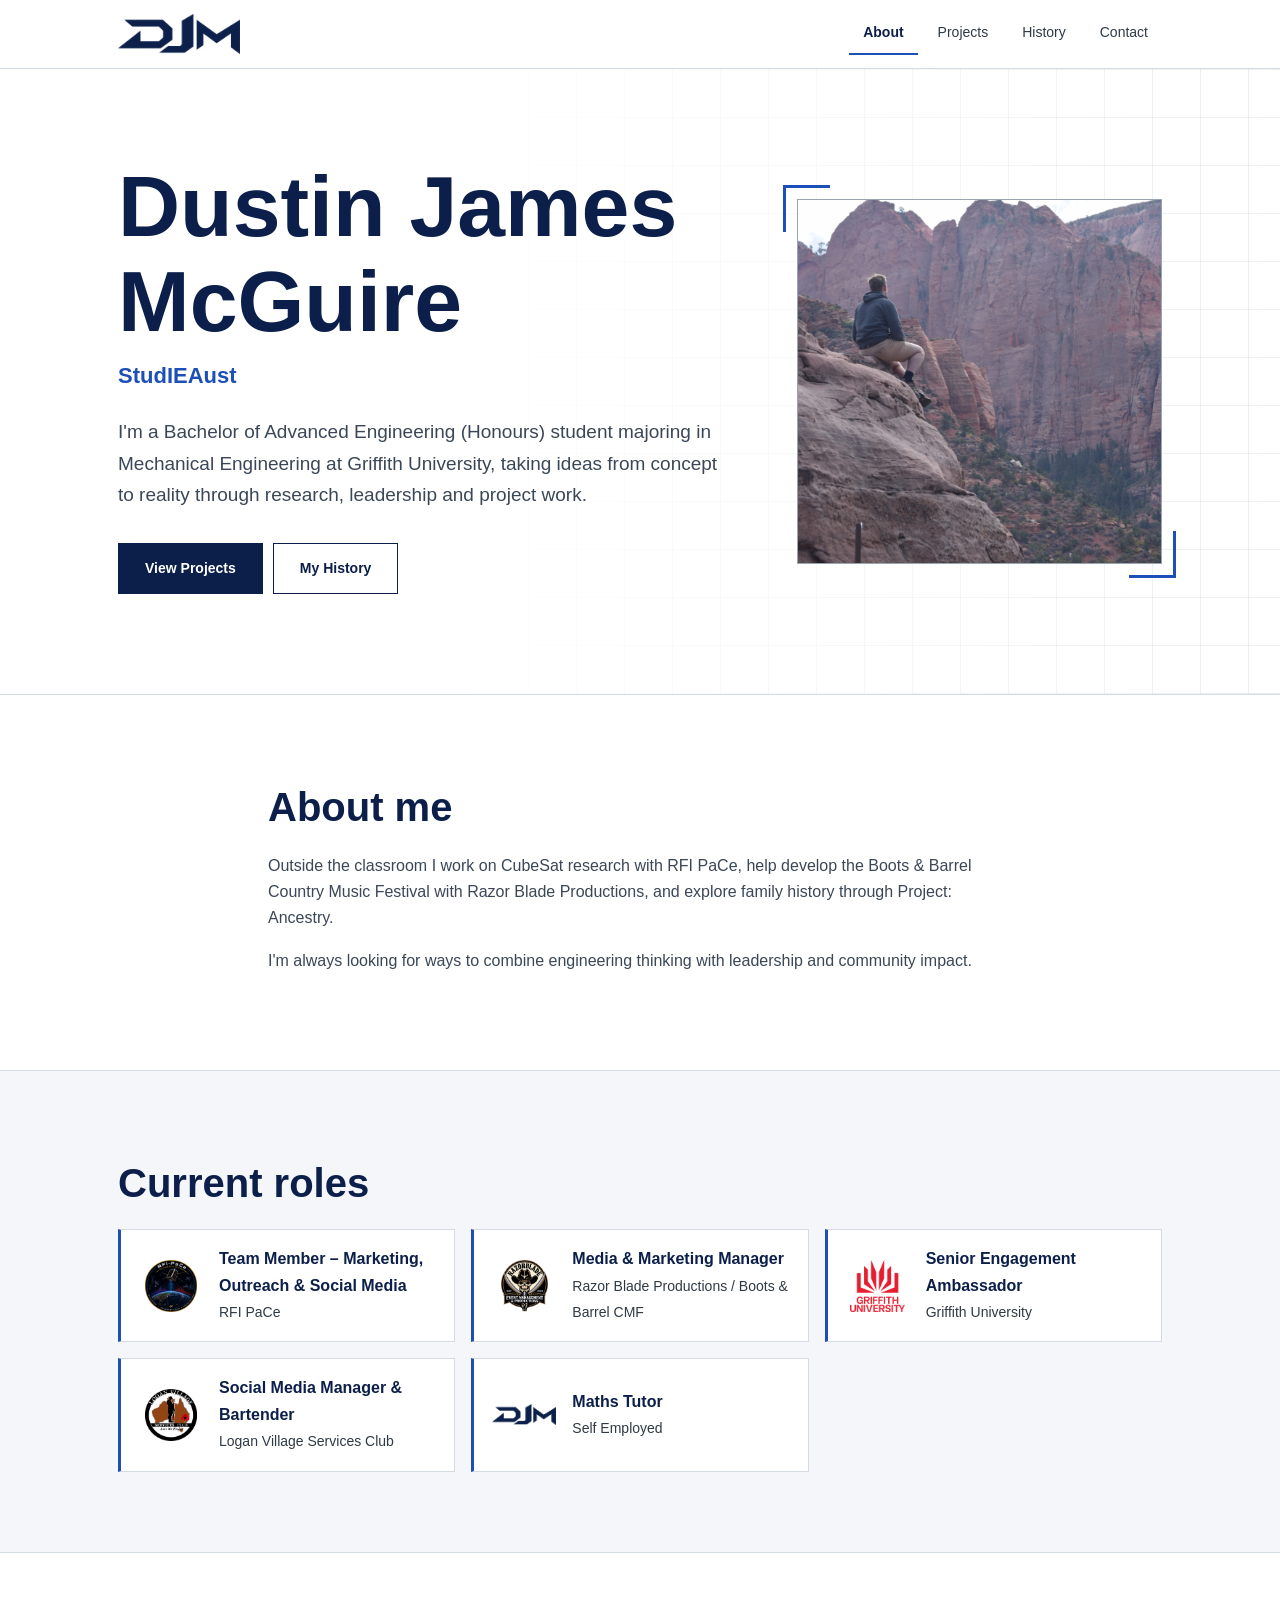
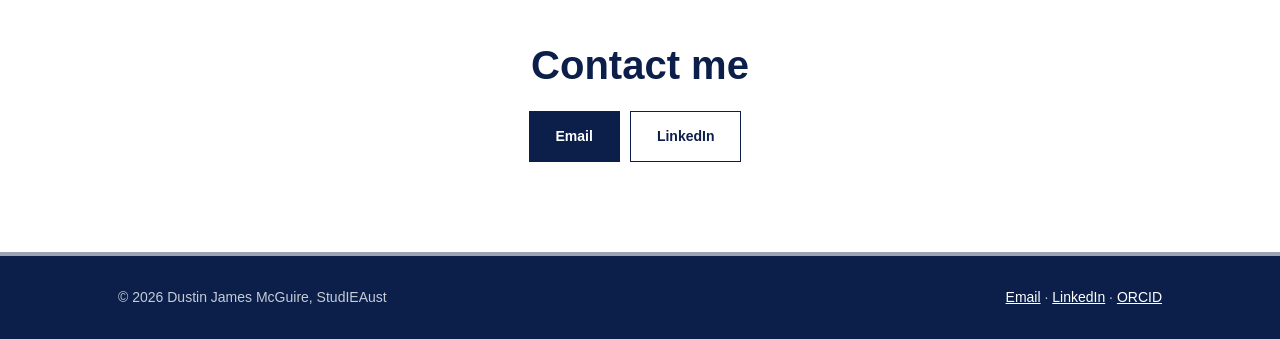
==== index.html @ dfa21724 "Add files via upload" ====
<!DOCTYPE html>
<html lang="en"><head><meta charset="UTF-8"><meta name="viewport" content="width=device-width, initial-scale=1.0">
<title>Dustin James McGuire, StudIEAust</title>
<link rel="stylesheet" href="style.css"></head>
<body data-root="" data-page="about">

<section class="hero"><div class="wrap"><div>
<h1>Dustin James<br>McGuire</h1><p class="post">StudIEAust</p>
<p class="lead">I'm a Bachelor of Advanced Engineering (Honours) student majoring in Mechanical Engineering at Griffith University, taking ideas from concept to reality through research, leadership and project work.</p>
<a class="btn p" href="projects/index.html">View Projects</a><a class="btn s" href="history/index.html">My History</a></div>
<div class="photo"><img src="assets/profile.JPG" alt="Dustin James McGuire"></div></div></section>

<section class="s"><div class="wrap" style="max-width:800px"><h2>About me</h2>
<p>Outside the classroom I work on CubeSat research with RFI PaCe, help develop the Boots &amp; Barrel Country Music Festival with Razor Blade Productions, and explore family history through Project: Ancestry.</p>
<p>I'm always looking for ways to combine engineering thinking with leadership and community impact.</p></div></section>

<section class="s alt"><div class="wrap"><h2>Current roles</h2><div class="roles">
<div class="role"><img src="assets/logos/rfi-pace.png" alt=""><div><strong>Team Member &ndash; Marketing, Outreach &amp; Social Media</strong><span>RFI PaCe</span></div></div>
<div class="role"><img src="assets/logos/rbp.png" alt=""><div><strong>Media &amp; Marketing Manager</strong><span>Razor Blade Productions / Boots &amp; Barrel CMF</span></div></div>
<div class="role"><img src="assets/logos/griffith.png" alt=""><div><strong>Senior Engagement Ambassador</strong><span>Griffith University</span></div></div>
<div class="role"><img src="assets/logos/lvsc.png" alt=""><div><strong>Social Media Manager &amp; Bartender</strong><span>Logan Village Services Club</span></div></div>
<div class="role"><img src="assets/logos/tutor.png" alt=""><div><strong>Maths Tutor</strong><span>Self Employed</span></div></div>
</div></div></section>
<section class="s"><div class="wrap contact"><h2>Contact me</h2>
<a class="btn p" href="mailto:dustinjmcguire@gmail.com">Email</a><a class="btn s" href="https://www.linkedin.com/in/du57y/" target="_blank" rel="noopener">LinkedIn</a></div></section>
<script src="data/history.js"></script><script src="render.js"></script><script src="site.js"></script>
</body></html>
---- style.css ----
:root{--navy:#0b1f4a;--royal:#1c4fb8;--gun:#2f3a45;--silver:#9aa5b1;--light:#f4f6f9;--line:#d5dbe3;--mono:ui-monospace,SFMono-Regular,Menlo,Consolas,monospace}
*{margin:0;padding:0;box-sizing:border-box}html{scroll-behavior:smooth}
body{font-family:Arial,Helvetica,sans-serif;background:#fff;color:#16202e;line-height:1.65}
a{color:var(--royal)}img{max-width:100%;display:block}
.wrap{max-width:1100px;margin:auto;padding:0 28px}
/* nav */
.nav{position:sticky;top:0;z-index:50;background:rgba(255,255,255,.96);border-bottom:1px solid var(--line);backdrop-filter:blur(8px)}
.nav .wrap{display:flex;justify-content:space-between;align-items:center;height:68px}
.brand{display:flex;align-items:center;gap:12px;text-decoration:none;color:var(--navy);font-weight:700;letter-spacing:.4px}
.brand img{height:40px;width:auto}
.nav nav{display:flex;gap:6px}
.nav nav a{color:var(--gun);text-decoration:none;font-size:14px;padding:8px 14px;border-bottom:2px solid transparent}
.nav nav a:hover{color:var(--royal)}.nav nav a.on{color:var(--navy);border-color:var(--royal);font-weight:700}
/* type */
.label{font-family:var(--mono);font-size:12px;letter-spacing:2px;color:var(--royal);text-transform:uppercase}
.label:before{content:"// ";color:var(--silver)}
h1,h2,h3{color:var(--navy);line-height:1.1}h2{font-size:clamp(28px,4vw,40px);margin:10px 0 24px}h3{font-size:20px}
p{margin-bottom:16px;color:#3b4756}
/* hero */
.hero{padding:90px 0;background:linear-gradient(var(--line) 1px,transparent 1px) 0 0/48px 48px,linear-gradient(90deg,var(--line) 1px,transparent 1px) 0 0/48px 48px,#fff;background-blend-mode:multiply;border-bottom:1px solid var(--line);position:relative}
.hero:after{content:"";position:absolute;inset:0;background:linear-gradient(90deg,#fff 35%,rgba(255,255,255,.55));pointer-events:none}
.hero .wrap{position:relative;z-index:1;display:grid;grid-template-columns:1.25fr .75fr;gap:70px;align-items:center}
.hero h1{font-size:clamp(46px,7vw,86px);margin:0 0 10px}.hero .post{font-size:22px;font-weight:700;color:var(--royal);margin:0}
.hero .lead{font-size:19px;max-width:620px;margin:22px 0 32px}
.photo{position:relative;justify-self:center;max-width:380px}
.photo img{width:100%;aspect-ratio:1;object-fit:cover;border:1px solid var(--silver)}
.photo:before,.photo:after{content:"";position:absolute;width:44px;height:44px;border:3px solid var(--royal)}
.photo:before{top:-14px;left:-14px;border-right:0;border-bottom:0}.photo:after{bottom:-14px;right:-14px;border-left:0;border-top:0}
.btn{display:inline-block;padding:13px 26px;font-size:14px;font-weight:700;text-decoration:none;border:1px solid var(--navy);margin:0 10px 10px 0;transition:.2s}
.btn.p{background:var(--navy);color:#fff}.btn.p:hover{background:var(--royal);border-color:var(--royal)}
.btn.s{color:var(--navy);background:#fff}.btn.s:hover{background:var(--light)}
section.s{padding:80px 0}section.alt{background:var(--light);border-block:1px solid var(--line)}
/* roles */
.roles{display:grid;grid-template-columns:repeat(auto-fill,minmax(320px,1fr));gap:16px}
.role{display:flex;gap:16px;align-items:center;background:#fff;border:1px solid var(--line);border-left:3px solid var(--royal);padding:16px 18px}
.role img{width:64px;height:52px;object-fit:contain;flex:none}
.role strong{display:block;color:var(--navy)}.role span{font-size:14px;color:var(--gun)}
/* cards */
.cards{display:grid;grid-template-columns:repeat(auto-fill,minmax(300px,1fr));gap:24px}
.card{display:flex;flex-direction:column;background:#fff;border:1px solid var(--line);text-decoration:none;color:inherit;transition:.2s}
.card:hover{border-color:var(--royal);box-shadow:0 8px 24px rgba(11,31,74,.12);transform:translateY(-3px)}
.card img{height:200px;width:100%;object-fit:cover;border-bottom:1px solid var(--line)}
.card .logo-tile{height:200px;display:flex;align-items:center;justify-content:center;background:var(--light);border-bottom:1px solid var(--line)}.card .logo-tile img{height:110px;width:110px;border:0;object-fit:contain}
.card div.b{padding:22px}.card .meta{font-family:var(--mono);font-size:12px;color:var(--silver);letter-spacing:1px}
.card h3{margin:8px 0 10px}.card .go{color:var(--royal);font-weight:700;font-size:14px}
/* project page */
.phead{padding:70px 0 50px;border-bottom:1px solid var(--line);background:var(--light)}
.phead .wrap{display:grid;grid-template-columns:1fr 1fr;gap:50px;align-items:center}.phead h1{font-size:clamp(34px,5vw,56px);margin:12px 0 18px}
.phead img{border:1px solid var(--silver);width:100%;max-height:340px;object-fit:cover}
.phead .logo-tile{background:#fff;border:1px solid var(--silver);display:flex;justify-content:center;padding:40px}.phead .logo-tile img{border:0;width:220px}
.body{max-width:800px;padding:60px 28px;margin:auto}.body h2{font-size:26px;margin:36px 0 12px}.body li{margin:0 0 6px 22px;color:#3b4756}
.todo{background:#fff8e1;border:1px dashed #c9a227;padding:10px 14px;font-size:14px;margin-bottom:16px}
.facts{display:grid;grid-template-columns:repeat(auto-fit,minmax(180px,1fr));gap:1px;background:var(--line);border:1px solid var(--line);margin:24px 0}
.facts div{background:#fff;padding:14px 16px}.facts b{display:block;font-family:var(--mono);font-size:11px;letter-spacing:1.5px;color:var(--silver);text-transform:uppercase}
/* timeline */
.tl{position:relative;max-width:820px;margin:0 auto;padding:20px 0 20px 40px}
.tl:before{content:"";position:absolute;left:11px;top:0;bottom:0;width:2px;background:linear-gradient(var(--royal),var(--silver))}
.ti{position:relative;margin-bottom:30px}
.ti:before{content:"";position:absolute;left:-36px;top:6px;width:12px;height:12px;background:#fff;border:3px solid var(--royal);border-radius:50%}
.ti .d{font-family:var(--mono);font-size:13px;color:var(--royal);letter-spacing:1px}
.ti .box{background:#fff;border:1px solid var(--line);padding:18px 22px;margin-top:6px}.ti h3{margin-bottom:6px}.ti p{margin:0;font-size:15px}
.ti .t{float:right;font-family:var(--mono);font-size:11px;color:var(--gun);background:var(--light);border:1px solid var(--line);padding:2px 8px;letter-spacing:1px;text-transform:uppercase}
.yr{font-family:var(--mono);font-size:22px;font-weight:700;color:var(--navy);margin:44px 0 18px -40px;padding-left:40px}
/* contact + footer */
.contact{text-align:center;max-width:640px;margin:auto}
footer{background:var(--navy);color:#c5ccd6;padding:30px 0;font-size:14px;border-top:4px solid var(--silver)}
footer .wrap{display:flex;justify-content:space-between;flex-wrap:wrap;gap:10px}footer a{color:#fff}
@media(max-width:800px){.hero .wrap,.phead .wrap{grid-template-columns:1fr}.hero{padding:60px 0}.nav nav a{padding:8px 8px;font-size:13px}.brand span{display:none}}

/* dark history page */
body.dark{background:#0a0d12;color:#cfd6df}
.dark .nav{background:rgba(10,13,18,.96);border-color:#232c38}.dark .nav nav a{color:#aab4c0}.dark .nav nav a:hover{color:#fff}.dark .nav nav a.on{color:#fff;border-color:#5b8def}
.dark .brand img{filter:brightness(0) invert(1)}
.dark h2,.dark h3{color:#fff}.dark p{color:#9aa5b1}.dark .label{color:#7fa4ee}
.key{display:flex;flex-wrap:wrap;gap:10px 26px;margin:6px 0 40px;font-family:var(--mono);font-size:12px;letter-spacing:1px;text-transform:uppercase;color:#aab4c0}
.key i{display:inline-block;width:11px;height:11px;border-radius:50%;margin-right:8px;background:var(--c)}
.t-experience{--c:#e0a64a}.t-role,.t-project{--c:#5b8def}.t-award{--c:#c9d1db}
.tl2{position:relative;max-width:1000px;margin:0 auto;padding-bottom:20px}
.tl2:before{content:"";position:absolute;left:50%;top:0;bottom:0;width:2px;margin-left:-1px;background:linear-gradient(#5b8def,#3a4553)}
.yr2{position:relative;text-align:center;margin:34px 0 22px}.yr2 span{display:inline-block;font-family:var(--mono);font-weight:700;color:#fff;background:#0a0d12;border:1px solid #3a4553;padding:5px 18px;letter-spacing:2px}
.ti2{position:relative;width:50%;padding:0 46px 26px 0}.ti2.R{margin-left:50%;padding:0 0 26px 46px}
.ti2 .dot{position:absolute;top:14px;width:14px;height:14px;border-radius:50%;background:var(--c);box-shadow:0 0 0 5px #0a0d12}
.ti2.L .dot{right:-7px}.ti2.R .dot{left:-7px}
.ti2 .box{background:#121821;border:1px solid #232c38;border-top:3px solid var(--c);padding:14px 18px}
.ti2 h3{font-size:18px;margin:2px 0 4px}.ti2 .d{font-family:var(--mono);font-size:12px;letter-spacing:1px;color:var(--c)}.ti2 p{margin:6px 0 0;font-size:14px}
@media(max-width:760px){.tl2:before{left:7px}.yr2{text-align:left;padding-left:30px}.ti2,.ti2.R{width:100%;margin-left:0;padding:0 0 22px 36px}.ti2.L .dot,.ti2.R .dot{left:0;right:auto}}
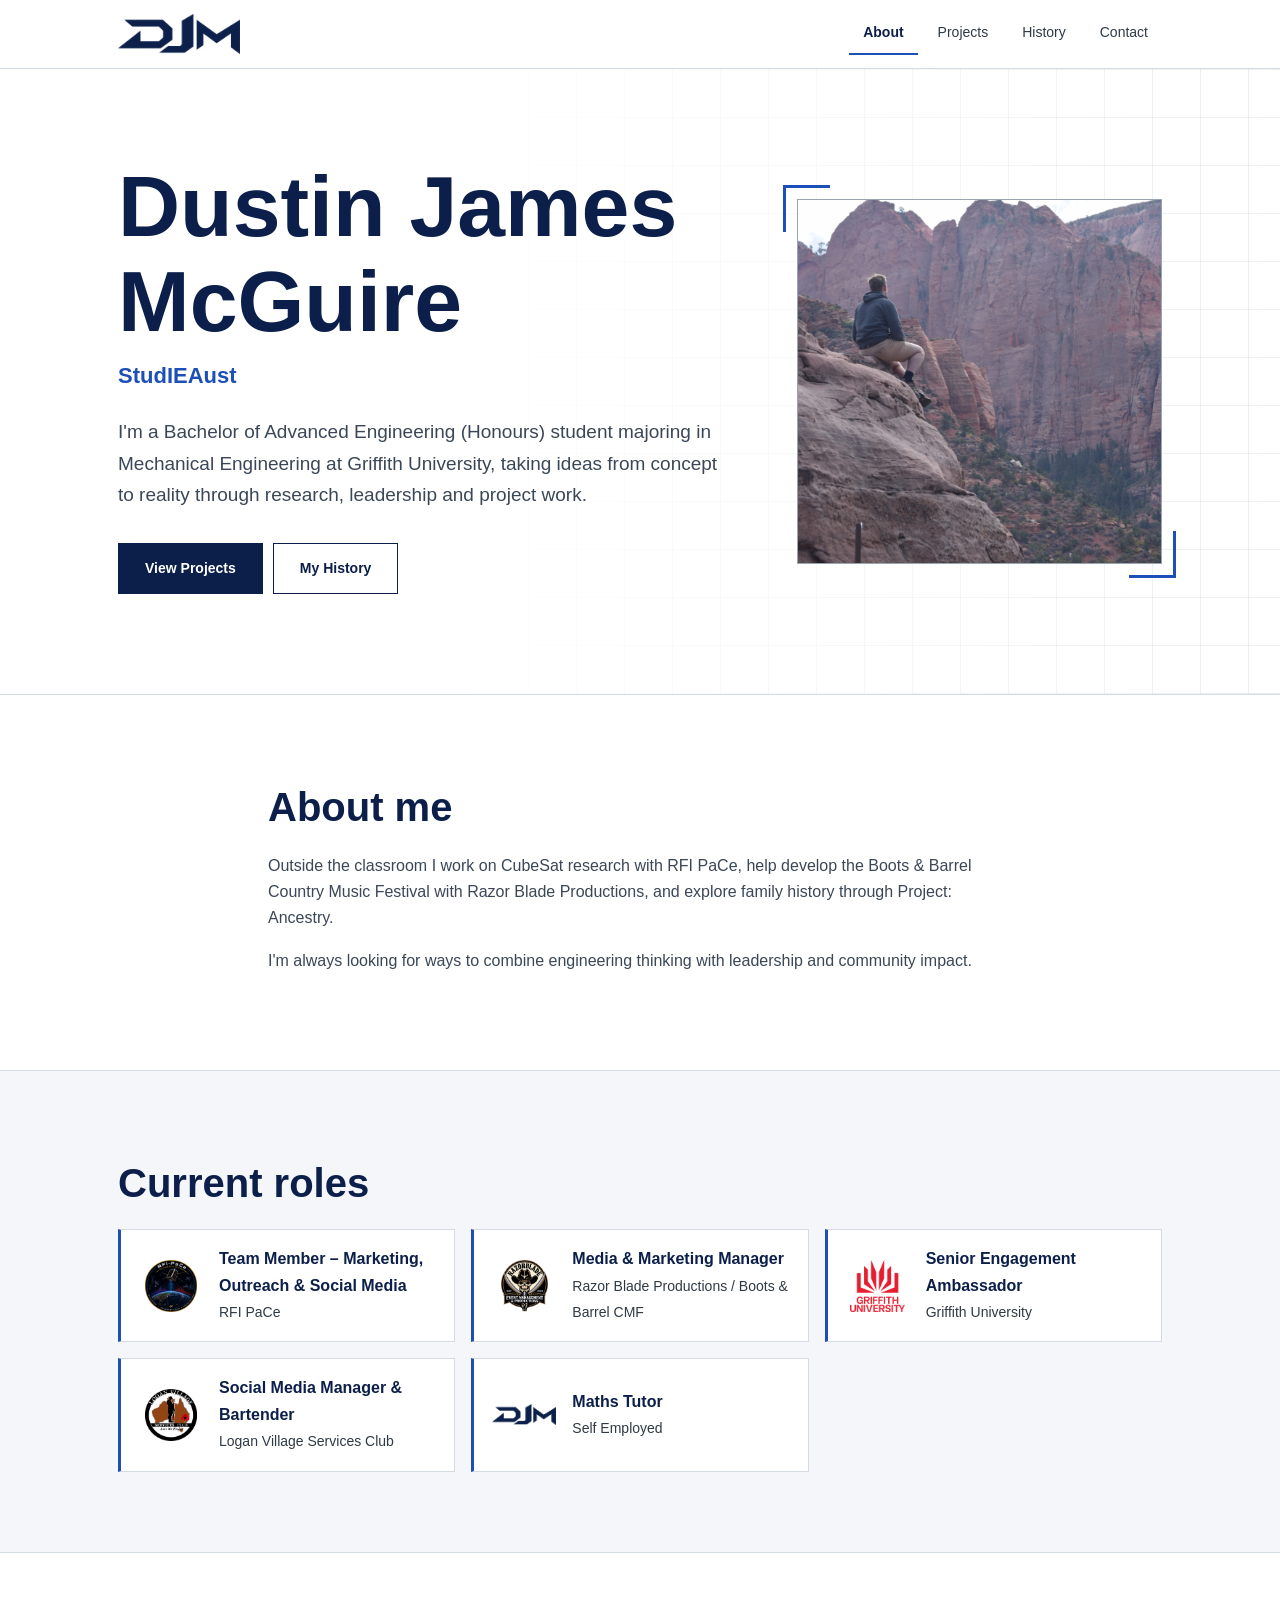
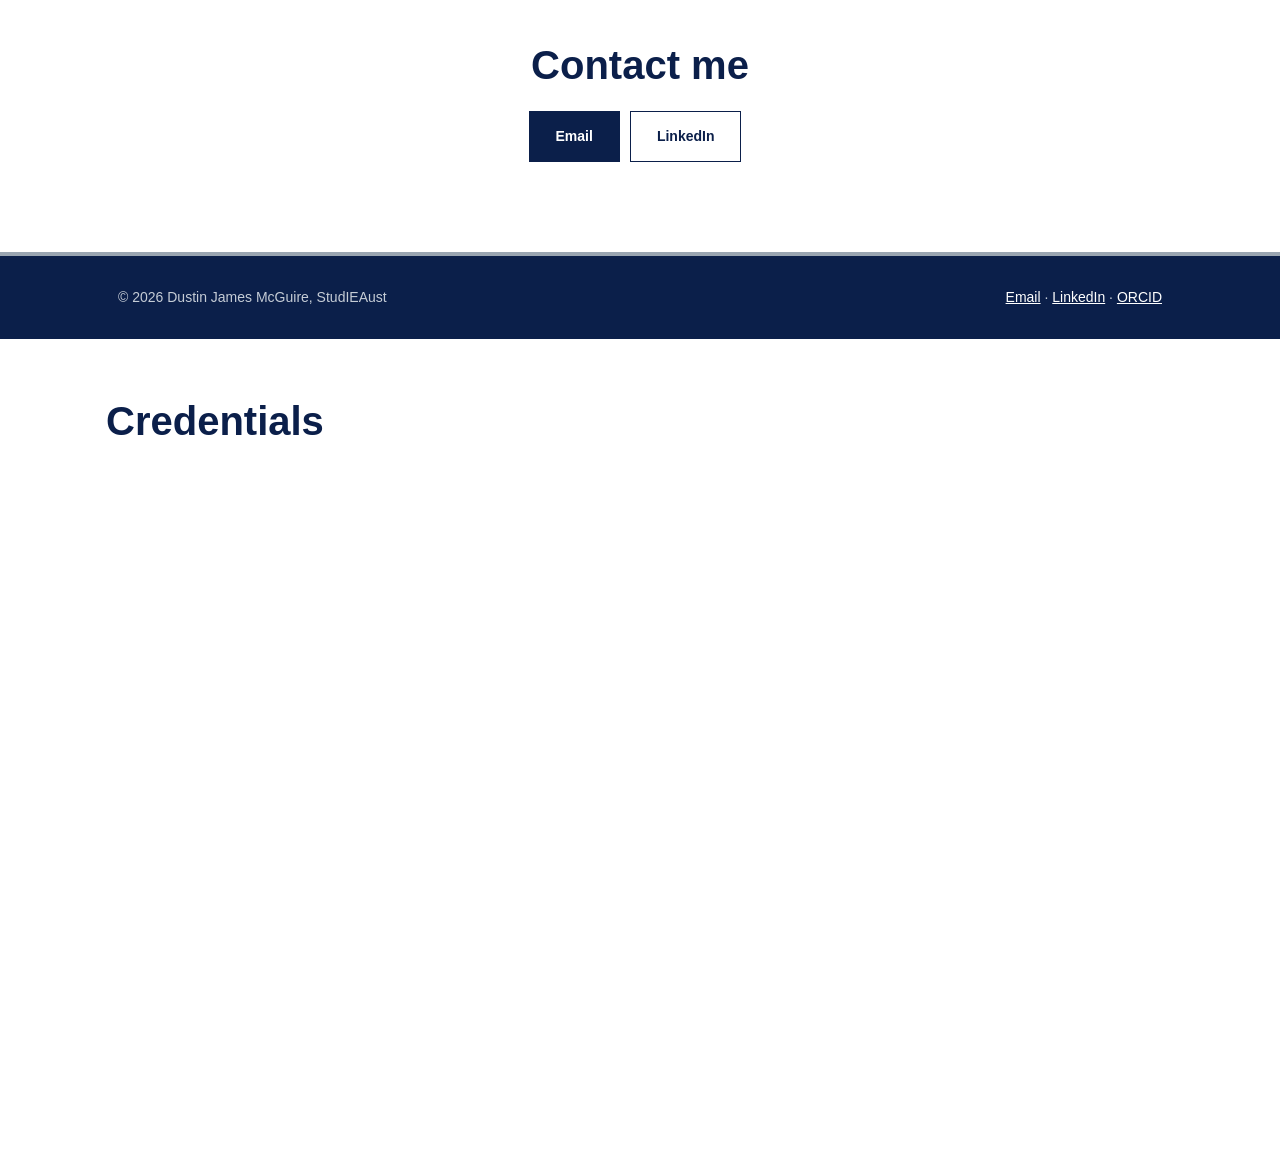
==== commit a87809a8: "Update index.html" ====
--- a/index.html
+++ b/index.html
@@ -24,4 +24,12 @@
 <section class="s"><div class="wrap contact"><h2>Contact me</h2>
 <a class="btn p" href="mailto:dustinjmcguire@gmail.com">Email</a><a class="btn s" href="https://www.linkedin.com/in/du57y/" target="_blank" rel="noopener">LinkedIn</a></div></section>
 <script src="data/history.js"></script><script src="render.js"></script><script src="site.js"></script>
-</body></html>+  <section id="credentials" style="max-width:1100px;margin:60px auto;padding:0 16px">
+  <h2>Credentials</h2>
+  <iframe
+    src="https://du57y-7.github.io/CredDex/?u=YOURUSERNAME&embed=1"
+    title="Dustin's credentials"
+    loading="lazy"
+    style="width:100%;height:620px;border:0"></iframe>
+  </section>
+</body></html>
